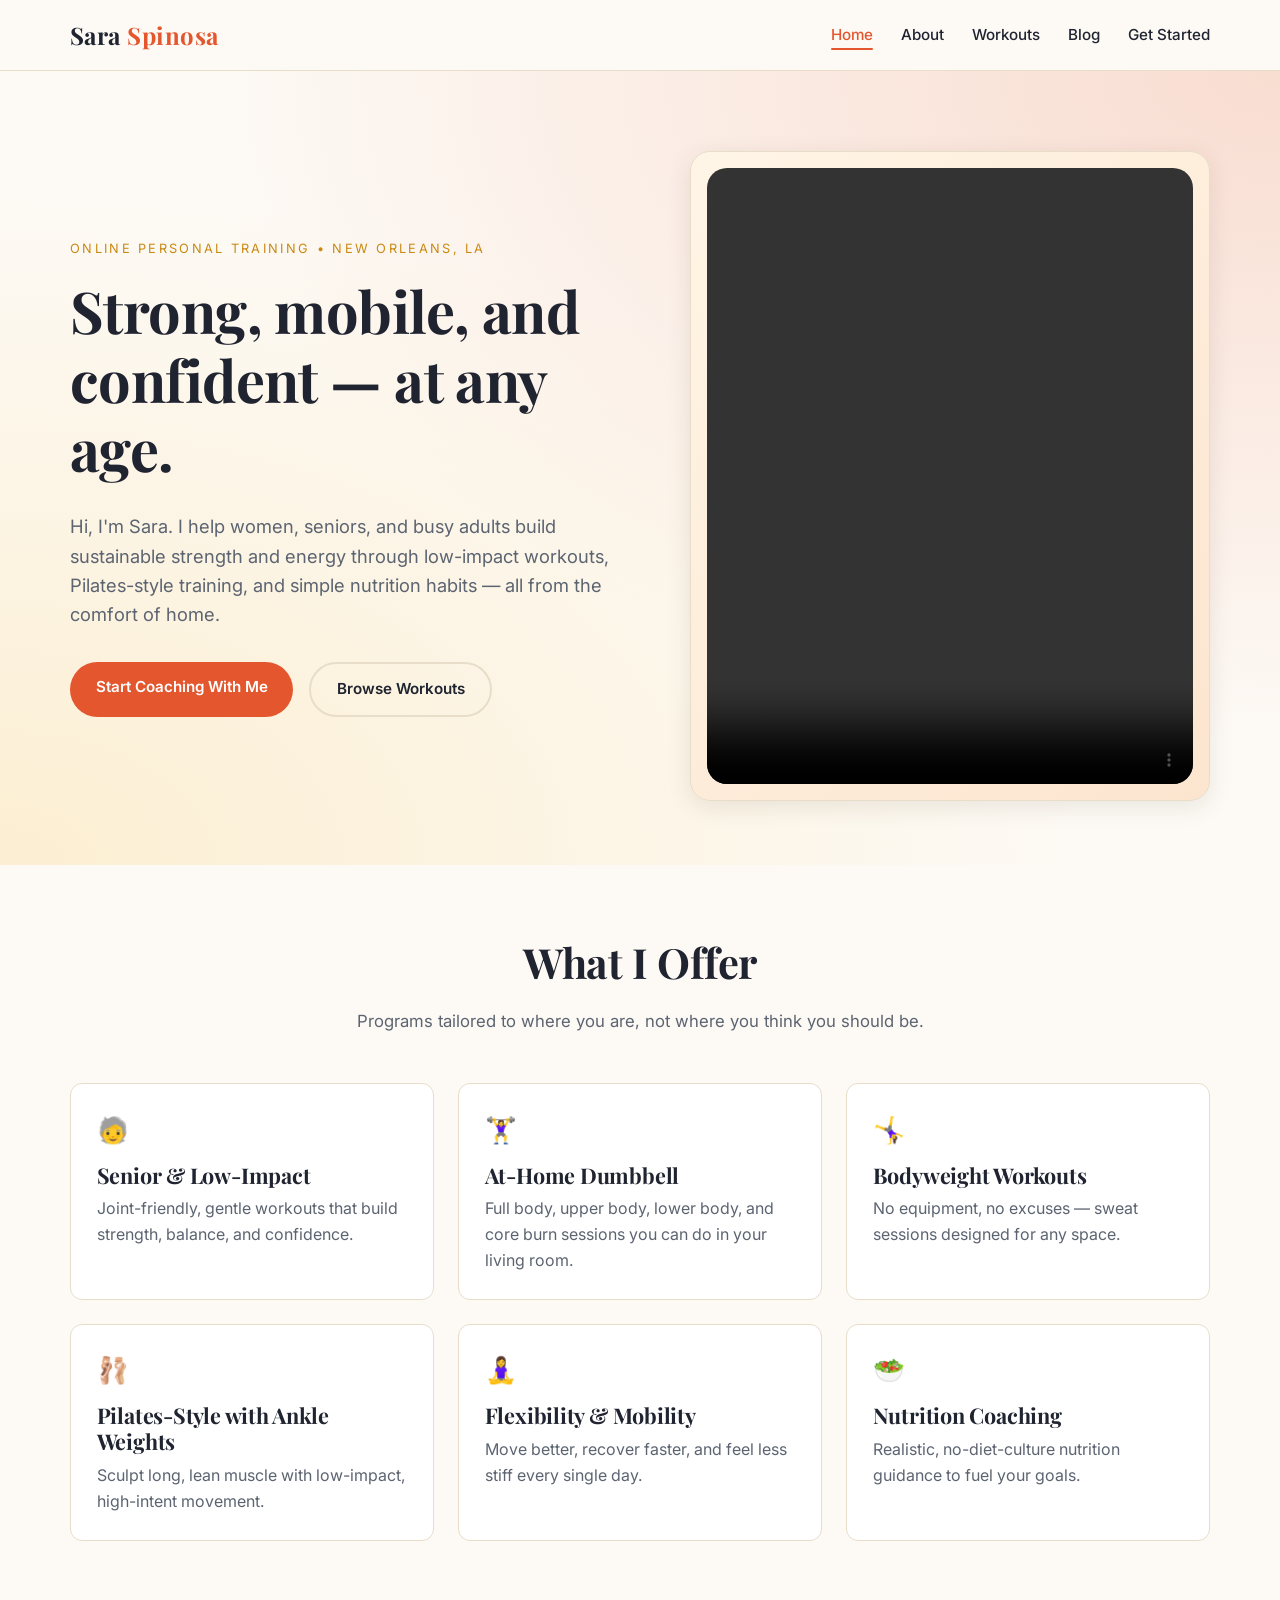
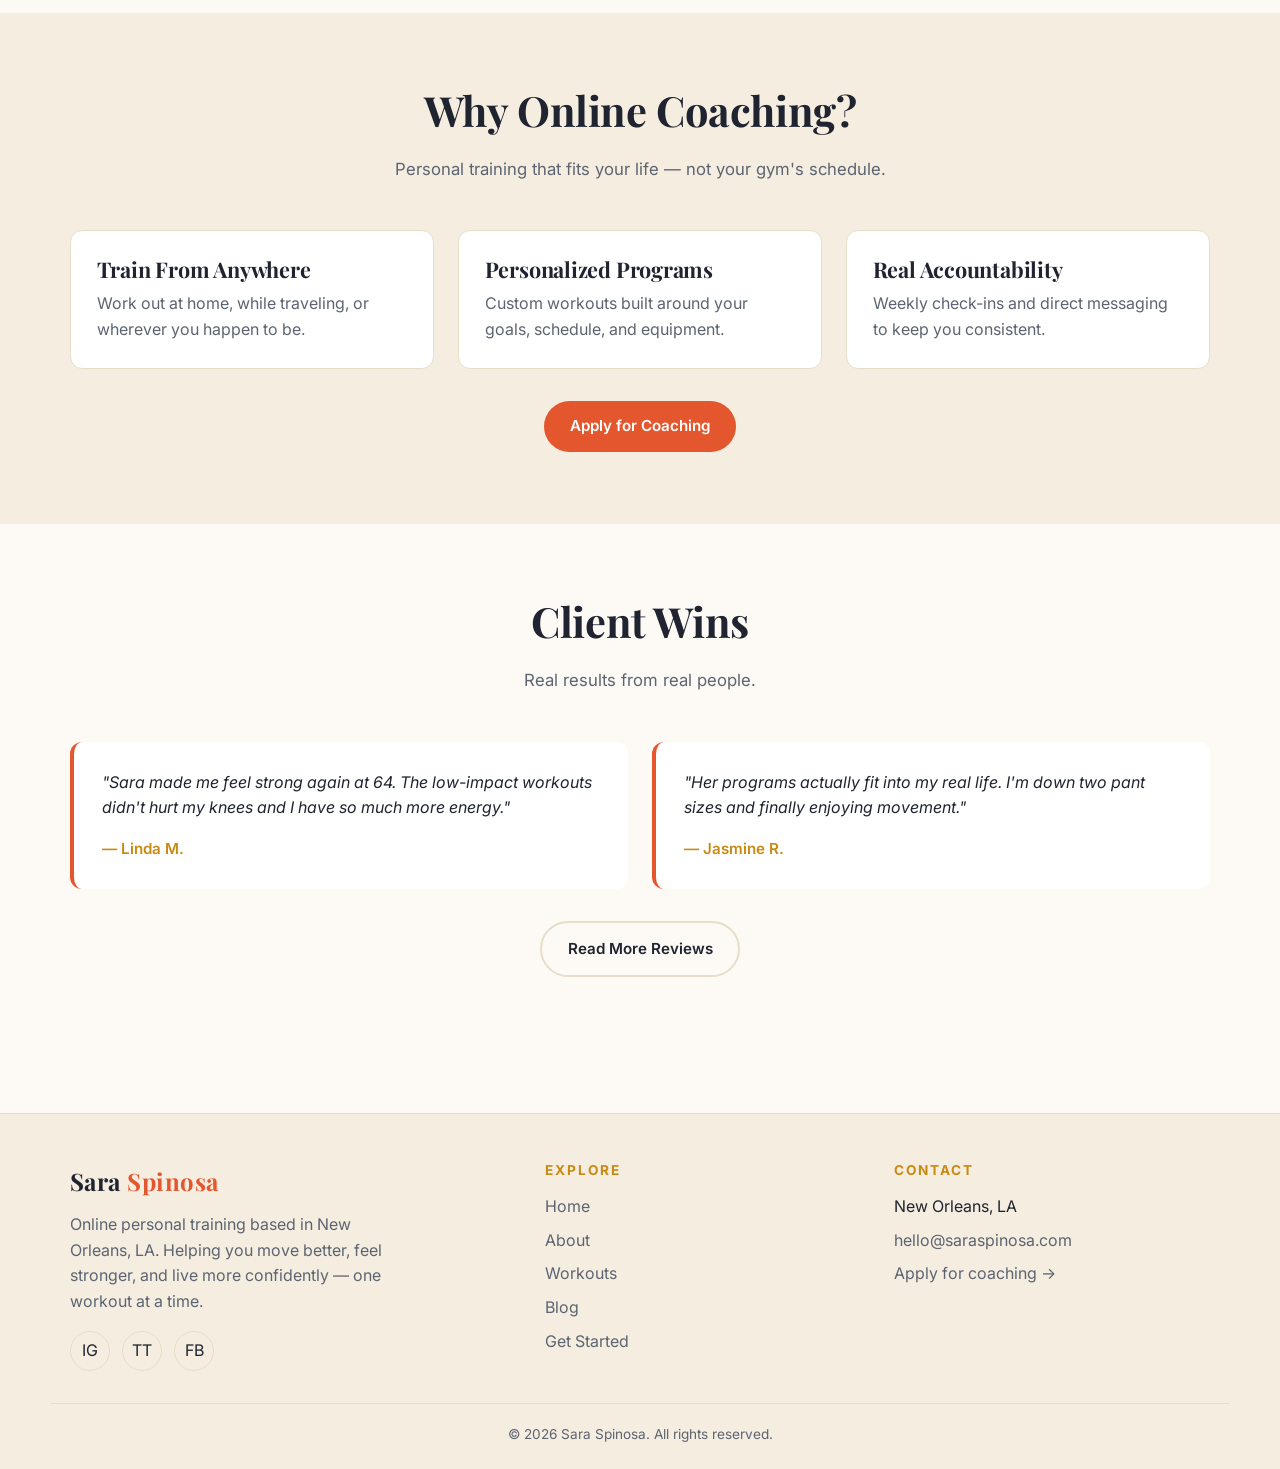
==== index.html @ 74369aaa "setup git" ====
<!DOCTYPE html>
<html lang="en">
<head>
  <meta charset="UTF-8" />
  <meta name="viewport" content="width=device-width, initial-scale=1.0" />
  <title>Sara Spinosa — Personal Trainer | New Orleans, LA</title>
  <meta name="description" content="Online personal training and wellness coaching with Sara Spinosa. Workouts for seniors, at-home dumbbell programs, Pilates-style routines, mobility, and nutrition." />
  <link rel="preconnect" href="https://fonts.googleapis.com" />
  <link rel="preconnect" href="https://fonts.gstatic.com" crossorigin />
  <link href="https://fonts.googleapis.com/css2?family=Inter:wght@400;500;600;700&family=Playfair+Display:wght@600;700&display=swap" rel="stylesheet" />
  <link rel="stylesheet" href="css/styles.css" />
</head>
<body>
  <!-- Navbar -->
  <header class="navbar">
    <div class="nav-inner">
      <a href="index.html" class="brand">Sara <span>Spinosa</span></a>
      <button class="nav-toggle" aria-label="Toggle menu">☰</button>
      <ul class="nav-links">
        <li><a href="index.html">Home</a></li>
        <li><a href="about.html">About</a></li>
        <li><a href="workouts.html">Workouts</a></li>
        <li><a href="blog.html">Blog</a></li>
        <li><a href="contact.html">Get Started</a></li>
      </ul>
    </div>
  </header>

  <!-- Hero -->
  <section class="hero">
    <div class="container hero-grid">
      <div>
        <span class="hero-eyebrow">Online Personal Training • New Orleans, LA</span>
        <h1>Strong, mobile, and confident — at any age.</h1>
        <p class="lead">
          Hi, I'm Sara. I help women, seniors, and busy adults build sustainable
          strength and energy through low-impact workouts, Pilates-style training,
          and simple nutrition habits — all from the comfort of home.
        </p>
        <div class="hero-cta">
          <a href="contact.html" class="btn btn-primary">Start Coaching With Me</a>
          <a href="workouts.html" class="btn btn-outline">Browse Workouts</a>
        </div>
      </div>
      <div class="hero-media" aria-label="Introduction video placeholder">
        <!-- Replace src with your real intro video file or YouTube/Vimeo embed -->
        <video controls poster="" style="width:100%;height:100%;object-fit:cover;border-radius:inherit;">
          <source src="assets/intro-video.mp4" type="video/mp4" />
          Your introduction video will appear here. Drop a file at
          <strong>assets/intro-video.mp4</strong>.
        </video>
      </div>
    </div>
  </section>

  <!-- What I Offer -->
  <section class="section">
    <div class="container">
      <div class="section-header">
        <h2>What I Offer</h2>
        <p>Programs tailored to where you are, not where you think you should be.</p>
      </div>
      <div class="grid cols-3">
        <div class="card">
          <div class="icon">🧓</div>
          <h3>Senior &amp; Low-Impact</h3>
          <p>Joint-friendly, gentle workouts that build strength, balance, and confidence.</p>
        </div>
        <div class="card">
          <div class="icon">🏋️‍♀️</div>
          <h3>At-Home Dumbbell</h3>
          <p>Full body, upper body, lower body, and core burn sessions you can do in your living room.</p>
        </div>
        <div class="card">
          <div class="icon">🤸‍♀️</div>
          <h3>Bodyweight Workouts</h3>
          <p>No equipment, no excuses — sweat sessions designed for any space.</p>
        </div>
        <div class="card">
          <div class="icon">🩰</div>
          <h3>Pilates-Style with Ankle Weights</h3>
          <p>Sculpt long, lean muscle with low-impact, high-intent movement.</p>
        </div>
        <div class="card">
          <div class="icon">🧘‍♀️</div>
          <h3>Flexibility &amp; Mobility</h3>
          <p>Move better, recover faster, and feel less stiff every single day.</p>
        </div>
        <div class="card">
          <div class="icon">🥗</div>
          <h3>Nutrition Coaching</h3>
          <p>Realistic, no-diet-culture nutrition guidance to fuel your goals.</p>
        </div>
      </div>
    </div>
  </section>

  <!-- Why Online Coaching -->
  <section class="section alt">
    <div class="container">
      <div class="section-header">
        <h2>Why Online Coaching?</h2>
        <p>Personal training that fits your life — not your gym's schedule.</p>
      </div>
      <div class="grid cols-3">
        <div class="card">
          <h3>Train From Anywhere</h3>
          <p>Work out at home, while traveling, or wherever you happen to be.</p>
        </div>
        <div class="card">
          <h3>Personalized Programs</h3>
          <p>Custom workouts built around your goals, schedule, and equipment.</p>
        </div>
        <div class="card">
          <h3>Real Accountability</h3>
          <p>Weekly check-ins and direct messaging to keep you consistent.</p>
        </div>
      </div>
      <div class="text-center mt-2">
        <a href="contact.html" class="btn btn-primary">Apply for Coaching</a>
      </div>
    </div>
  </section>

  <!-- Testimonials preview -->
  <section class="section">
    <div class="container">
      <div class="section-header">
        <h2>Client Wins</h2>
        <p>Real results from real people.</p>
      </div>
      <div class="grid cols-2">
        <div class="testimonial">
          <p>"Sara made me feel strong again at 64. The low-impact workouts didn't hurt my knees and I have so much more energy."</p>
          <div class="who">— Linda M.</div>
        </div>
        <div class="testimonial">
          <p>"Her programs actually fit into my real life. I'm down two pant sizes and finally enjoying movement."</p>
          <div class="who">— Jasmine R.</div>
        </div>
      </div>
      <div class="text-center mt-2">
        <a href="about.html" class="btn btn-outline">Read More Reviews</a>
      </div>
    </div>
  </section>

  <!-- Footer -->
  <footer class="footer">
    <div class="container footer-grid">
      <div>
        <div class="brand">Sara <span style="color:var(--color-primary);">Spinosa</span></div>
        <p style="color:var(--color-muted); margin-top:0.75rem; max-width:340px;">
          Online personal training based in New Orleans, LA. Helping you move better,
          feel stronger, and live more confidently — one workout at a time.
        </p>
        <div class="socials">
          <a href="https://instagram.com" target="_blank" rel="noopener" aria-label="Instagram">IG</a>
          <a href="https://tiktok.com" target="_blank" rel="noopener" aria-label="TikTok">TT</a>
          <a href="https://facebook.com" target="_blank" rel="noopener" aria-label="Facebook">FB</a>
        </div>
      </div>
      <div>
        <h4>Explore</h4>
        <ul>
          <li><a href="index.html">Home</a></li>
          <li><a href="about.html">About</a></li>
          <li><a href="workouts.html">Workouts</a></li>
          <li><a href="blog.html">Blog</a></li>
          <li><a href="contact.html">Get Started</a></li>
        </ul>
      </div>
      <div>
        <h4>Contact</h4>
        <ul>
          <li>New Orleans, LA</li>
          <li><a href="mailto:hello@saraspinosa.com">hello@saraspinosa.com</a></li>
          <li><a href="contact.html">Apply for coaching →</a></li>
        </ul>
      </div>
    </div>
    <div class="footer-bottom container">
      © <span id="year"></span> Sara Spinosa. All rights reserved.
    </div>
  </footer>

  <script src="js/main.js"></script>
</body>
</html>
---- css/styles.css ----
/* =============================
   Sara Spinosa — Personal Trainer
   Global Stylesheet
   ============================= */

:root {
  --color-bg: #fdfaf5;          /* warm off-white */
  --color-bg-alt: #f5ede0;      /* soft cream */
  --color-surface: #ffffff;
  --color-text: #1f2430;        /* deep charcoal */
  --color-muted: #5c6471;
  --color-primary: #e4572e;     /* warm coral / NOLA terracotta */
  --color-primary-dark: #b8421f;
  --color-accent: #c98a13;      /* deeper gold for contrast on light bg */
  --color-border: #e8ddc9;
  --shadow-md: 0 6px 24px rgba(60, 40, 20, 0.10);
  --radius-sm: 6px;
  --radius-md: 12px;
  --radius-lg: 20px;
  --max-width: 1180px;
  --font-display: "Playfair Display", "Georgia", serif;
  --font-body: "Inter", system-ui, -apple-system, "Segoe UI", Roboto, sans-serif;
}

* { box-sizing: border-box; }

html { scroll-behavior: smooth; }

body {
  margin: 0;
  font-family: var(--font-body);
  background: var(--color-bg);
  color: var(--color-text);
  line-height: 1.6;
  -webkit-font-smoothing: antialiased;
}

img { max-width: 100%; display: block; }

a {
  color: var(--color-accent);
  text-decoration: none;
  transition: color 0.2s ease;
}
a:hover { color: var(--color-primary); }

h1, h2, h3, h4 {
  font-family: var(--font-display);
  font-weight: 700;
  line-height: 1.2;
  margin: 0 0 0.5em;
  letter-spacing: -0.01em;
}
h1 { font-size: clamp(2.2rem, 5vw, 3.6rem); }
h2 { font-size: clamp(1.8rem, 3.5vw, 2.6rem); }
h3 { font-size: 1.35rem; }

p { margin: 0 0 1em; }

.container {
  max-width: var(--max-width);
  margin: 0 auto;
  padding: 0 1.25rem;
}

/* ---------- Navbar ---------- */
.navbar {
  position: sticky;
  top: 0;
  z-index: 50;
  background: rgba(253, 250, 245, 0.92);
  backdrop-filter: blur(10px);
  border-bottom: 1px solid var(--color-border);
}
.nav-inner {
  max-width: var(--max-width);
  margin: 0 auto;
  padding: 1rem 1.25rem;
  display: flex;
  align-items: center;
  justify-content: space-between;
}
.brand {
  font-family: var(--font-display);
  font-size: 1.5rem;
  color: var(--color-text);
  font-weight: 700;
  letter-spacing: 0.02em;
}
.brand span { color: var(--color-primary); }

.nav-links {
  display: flex;
  gap: 1.75rem;
  list-style: none;
  margin: 0;
  padding: 0;
}
.nav-links a {
  color: var(--color-text);
  font-weight: 500;
  font-size: 0.95rem;
  position: relative;
}
.nav-links a.active,
.nav-links a:hover { color: var(--color-primary); }
.nav-links a.active::after {
  content: "";
  position: absolute;
  left: 0; right: 0; bottom: -6px;
  height: 2px;
  background: var(--color-primary);
  border-radius: 2px;
}

.nav-toggle {
  display: none;
  background: none;
  border: 0;
  color: var(--color-text);
  font-size: 1.5rem;
  cursor: pointer;
}

@media (max-width: 760px) {
  .nav-toggle { display: block; }
  .nav-links {
    position: absolute;
    top: 100%;
    left: 0; right: 0;
    flex-direction: column;
    background: var(--color-bg-alt);
    padding: 1rem 1.25rem;
    gap: 1rem;
    border-bottom: 1px solid var(--color-border);
    display: none;
  }
  .nav-links.open { display: flex; }
}

/* ---------- Buttons ---------- */
.btn {
  display: inline-block;
  padding: 0.85rem 1.6rem;
  border-radius: 999px;
  font-weight: 600;
  font-size: 0.95rem;
  cursor: pointer;
  border: 0;
  transition: transform 0.15s ease, background 0.2s ease, color 0.2s ease;
}
.btn-primary {
  background: var(--color-primary);
  color: #fff;
}
.btn-primary:hover {
  background: var(--color-primary-dark);
  color: #fff;
  transform: translateY(-1px);
}
.btn-outline {
  background: transparent;
  color: var(--color-text);
  border: 2px solid var(--color-border);
}
.btn-outline:hover {
  border-color: var(--color-primary);
  color: var(--color-primary);
}

/* ---------- Hero ---------- */
.hero {
  position: relative;
  padding: 5rem 0 4rem;
  background:
    radial-gradient(ellipse at top right, rgba(228, 87, 46, 0.18), transparent 60%),
    radial-gradient(ellipse at bottom left, rgba(246, 196, 83, 0.22), transparent 60%),
    var(--color-bg);
  overflow: hidden;
}
.hero-grid {
  display: grid;
  grid-template-columns: 1.1fr 1fr;
  gap: 3rem;
  align-items: center;
}
.hero-eyebrow {
  display: inline-block;
  text-transform: uppercase;
  letter-spacing: 0.18em;
  font-size: 0.8rem;
  color: var(--color-accent);
  margin-bottom: 1rem;
}
.hero p.lead {
  font-size: 1.15rem;
  color: var(--color-muted);
  max-width: 540px;
  margin-bottom: 2rem;
}
.hero-cta { display: flex; gap: 1rem; flex-wrap: wrap; }

.hero-media {
  aspect-ratio: 4 / 5;
  background: linear-gradient(135deg, #fff5e6, #fce5cf);
  border-radius: var(--radius-lg);
  border: 1px solid var(--color-border);
  display: flex;
  align-items: center;
  justify-content: center;
  color: var(--color-muted);
  font-size: 0.9rem;
  text-align: center;
  padding: 1rem;
  box-shadow: var(--shadow-md);
}

@media (max-width: 820px) {
  .hero-grid { grid-template-columns: 1fr; }
  .hero-media { aspect-ratio: 16 / 10; }
}

/* ---------- Sections ---------- */
section.section {
  padding: 4.5rem 0;
}
section.section.alt { background: var(--color-bg-alt); }

.section-header {
  text-align: center;
  max-width: 720px;
  margin: 0 auto 3rem;
}
.section-header p {
  color: var(--color-muted);
  font-size: 1.05rem;
}

/* ---------- Cards / Grid ---------- */
.grid {
  display: grid;
  gap: 1.5rem;
}
.grid.cols-3 { grid-template-columns: repeat(3, 1fr); }
.grid.cols-2 { grid-template-columns: repeat(2, 1fr); }

@media (max-width: 880px) {
  .grid.cols-3 { grid-template-columns: 1fr 1fr; }
}
@media (max-width: 580px) {
  .grid.cols-3, .grid.cols-2 { grid-template-columns: 1fr; }
}

.card {
  background: var(--color-surface);
  border: 1px solid var(--color-border);
  border-radius: var(--radius-md);
  padding: 1.6rem;
  transition: transform 0.2s ease, border-color 0.2s ease;
}
.card:hover {
  transform: translateY(-3px);
  border-color: var(--color-primary);
}
.card .icon {
  font-size: 1.6rem;
  margin-bottom: 0.75rem;
}
.card h3 { margin-bottom: 0.5rem; }
.card p { color: var(--color-muted); margin: 0; }

/* ---------- Video grid ---------- */
.video-card {
  background: var(--color-surface);
  border: 1px solid var(--color-border);
  border-radius: var(--radius-md);
  overflow: hidden;
  display: flex;
  flex-direction: column;
}
.video-thumb {
  aspect-ratio: 16 / 9;
  background: linear-gradient(135deg, #fce5cf, #f5d6b3);
  display: flex;
  align-items: center;
  justify-content: center;
  color: #6b5740;
  font-weight: 500;
  position: relative;
}
.video-thumb::after {
  content: "▶";
  position: absolute;
  width: 56px; height: 56px;
  border-radius: 50%;
  background: rgba(228, 87, 46, 0.9);
  color: #fff;
  display: flex;
  align-items: center;
  justify-content: center;
  font-size: 1.2rem;
  padding-left: 4px;
  box-shadow: 0 4px 12px rgba(0,0,0,0.4);
}
.video-card .body {
  padding: 1.1rem 1.25rem 1.4rem;
}
.video-card h4 {
  margin: 0 0 0.3rem;
  font-family: var(--font-body);
  font-size: 1.05rem;
}
.video-card p { color: var(--color-muted); margin: 0; font-size: 0.92rem; }

/* ---------- Testimonials ---------- */
.testimonial {
  background: var(--color-surface);
  border-radius: var(--radius-md);
  padding: 1.75rem;
  border-left: 4px solid var(--color-primary);
}
.testimonial p { font-style: italic; color: var(--color-text); }
.testimonial .who {
  margin-top: 1rem;
  color: var(--color-accent);
  font-weight: 600;
  font-style: normal;
  font-size: 0.95rem;
}

/* ---------- Form ---------- */
.form {
  background: var(--color-surface);
  padding: 2rem;
  border-radius: var(--radius-md);
  border: 1px solid var(--color-border);
}
.form .row {
  display: grid;
  grid-template-columns: 1fr 1fr;
  gap: 1rem;
}
@media (max-width: 580px) { .form .row { grid-template-columns: 1fr; } }

.field { margin-bottom: 1.1rem; }
.field label {
  display: block;
  font-size: 0.9rem;
  margin-bottom: 0.4rem;
  color: var(--color-muted);
  font-weight: 500;
}
.field input,
.field select,
.field textarea {
  width: 100%;
  padding: 0.75rem 0.9rem;
  background: #fffaf2;
  border: 1px solid var(--color-border);
  border-radius: var(--radius-sm);
  color: var(--color-text);
  font-family: inherit;
  font-size: 1rem;
  transition: border-color 0.2s ease;
}
.field textarea { min-height: 120px; resize: vertical; }
.field input:focus,
.field select:focus,
.field textarea:focus {
  outline: none;
  border-color: var(--color-primary);
}
.checkbox-group {
  display: grid;
  grid-template-columns: repeat(2, 1fr);
  gap: 0.5rem;
}
.checkbox-group label {
  display: flex;
  align-items: center;
  gap: 0.5rem;
  font-size: 0.95rem;
  color: var(--color-text);
  font-weight: 400;
}
@media (max-width: 580px) { .checkbox-group { grid-template-columns: 1fr; } }

.form-success {
  display: none;
  background: #e6f6e8;
  border: 1px solid #6db872;
  color: #1f5723;
  padding: 1rem;
  border-radius: var(--radius-sm);
  margin-bottom: 1rem;
}
.form-error {
  display: none;
  background: #fdecea;
  border: 1px solid #d8625b;
  color: #7a1f1a;
  padding: 1rem;
  border-radius: var(--radius-sm);
  margin-bottom: 1rem;
}
.form-error.show { display: block; }
.form-success.show { display: block; }

/* ---------- Blog list ---------- */
.blog-card {
  background: var(--color-surface);
  border: 1px solid var(--color-border);
  border-radius: var(--radius-md);
  padding: 1.75rem;
  display: flex;
  flex-direction: column;
  transition: border-color 0.2s ease, transform 0.2s ease;
}
.blog-card:hover { border-color: var(--color-primary); transform: translateY(-3px); }
.blog-card .meta {
  font-size: 0.8rem;
  text-transform: uppercase;
  letter-spacing: 0.12em;
  color: var(--color-accent);
  margin-bottom: 0.5rem;
}
.blog-card h3 a { color: var(--color-text); }
.blog-card h3 a:hover { color: var(--color-primary); }
.blog-card p { color: var(--color-muted); flex: 1; }
.blog-card .read-more { font-weight: 600; }

/* ---------- About page ---------- */
.about-grid {
  display: grid;
  grid-template-columns: 1fr 1.4fr;
  gap: 3rem;
  align-items: start;
}
@media (max-width: 820px) { .about-grid { grid-template-columns: 1fr; } }

.profile-image {
  aspect-ratio: 3 / 4;
  background: linear-gradient(135deg, var(--color-primary), var(--color-accent));
  border-radius: var(--radius-lg);
  display: flex;
  align-items: center;
  justify-content: center;
  color: #fff;
  font-family: var(--font-display);
  font-size: 4rem;
  box-shadow: var(--shadow-md);
}

.cred-list {
  list-style: none;
  padding: 0;
  margin: 0;
}
.cred-list li {
  padding: 0.85rem 0;
  border-bottom: 1px solid var(--color-border);
  display: flex;
  gap: 0.75rem;
}
.cred-list li::before {
  content: "✓";
  color: var(--color-primary);
  font-weight: 700;
}
.cred-list li:last-child { border-bottom: 0; }

/* ---------- Footer ---------- */
.footer {
  background: var(--color-bg-alt);
  border-top: 1px solid var(--color-border);
  padding: 3rem 0 1.5rem;
  margin-top: 4rem;
}
.footer-grid {
  display: grid;
  grid-template-columns: 1.4fr 1fr 1fr;
  gap: 2rem;
  margin-bottom: 2rem;
}
@media (max-width: 720px) { .footer-grid { grid-template-columns: 1fr; } }

.footer h4 {
  font-family: var(--font-body);
  font-size: 0.85rem;
  text-transform: uppercase;
  letter-spacing: 0.15em;
  color: var(--color-accent);
  margin-bottom: 1rem;
}
.footer ul { list-style: none; padding: 0; margin: 0; }
.footer ul li { margin-bottom: 0.5rem; }
.footer ul a { color: var(--color-muted); }
.footer ul a:hover { color: var(--color-primary); }

.socials { display: flex; gap: 0.75rem; margin-top: 1rem; }
.socials a {
  width: 40px; height: 40px;
  display: inline-flex;
  align-items: center;
  justify-content: center;
  border: 1px solid var(--color-border);
  border-radius: 50%;
  color: var(--color-text);
  font-size: 1rem;
  transition: all 0.2s ease;
}
.socials a {
  color: var(--color-text);
}
.socials a:hover {
  background: var(--color-primary);
  border-color: var(--color-primary);
  color: #fff;
}

.footer-bottom {
  border-top: 1px solid var(--color-border);
  padding-top: 1.25rem;
  text-align: center;
  color: var(--color-muted);
  font-size: 0.85rem;
}

/* ---------- Page hero (smaller) ---------- */
.page-hero {
  padding: 4rem 0 2.5rem;
  text-align: center;
  background:
    radial-gradient(ellipse at top, rgba(228, 87, 46, 0.18), transparent 60%),
    radial-gradient(ellipse at bottom, rgba(246, 196, 83, 0.18), transparent 70%),
    var(--color-bg);
}
.page-hero p {
  color: var(--color-muted);
  font-size: 1.1rem;
  max-width: 640px;
  margin: 0 auto;
}

/* ---------- Workout filter pills ---------- */
.pills {
  display: flex;
  flex-wrap: wrap;
  gap: 0.5rem;
  justify-content: center;
  margin-bottom: 2.5rem;
}
.pill {
  background: var(--color-surface);
  color: var(--color-text);
  border: 1px solid var(--color-border);
  padding: 0.55rem 1.1rem;
  border-radius: 999px;
  font-size: 0.9rem;
  font-weight: 500;
  cursor: pointer;
  transition: all 0.2s ease;
}
.pill:hover { border-color: var(--color-primary); }
.pill.active {
  background: var(--color-primary);
  border-color: var(--color-primary);
  color: #fff;
}

/* ---------- Utility ---------- */
.text-center { text-align: center; }
.mt-2 { margin-top: 2rem; }
.mb-0 { margin-bottom: 0; }
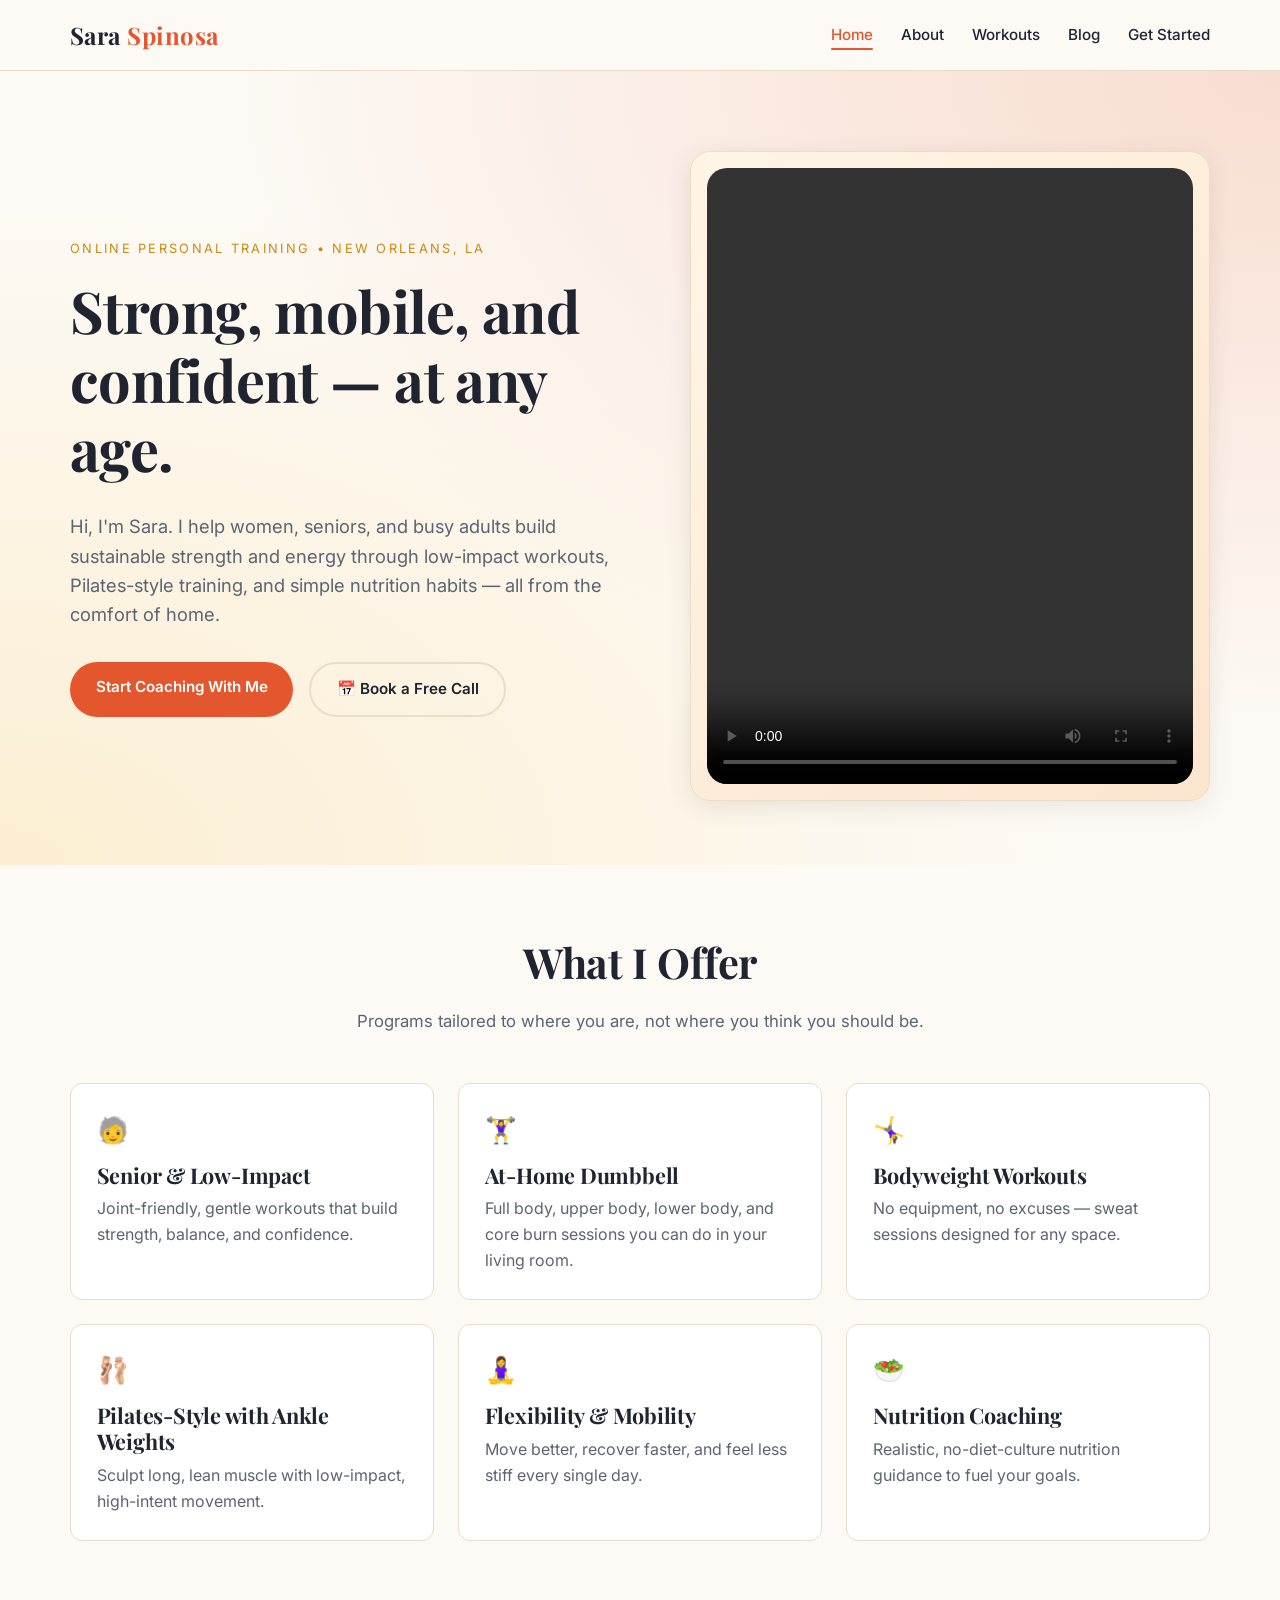
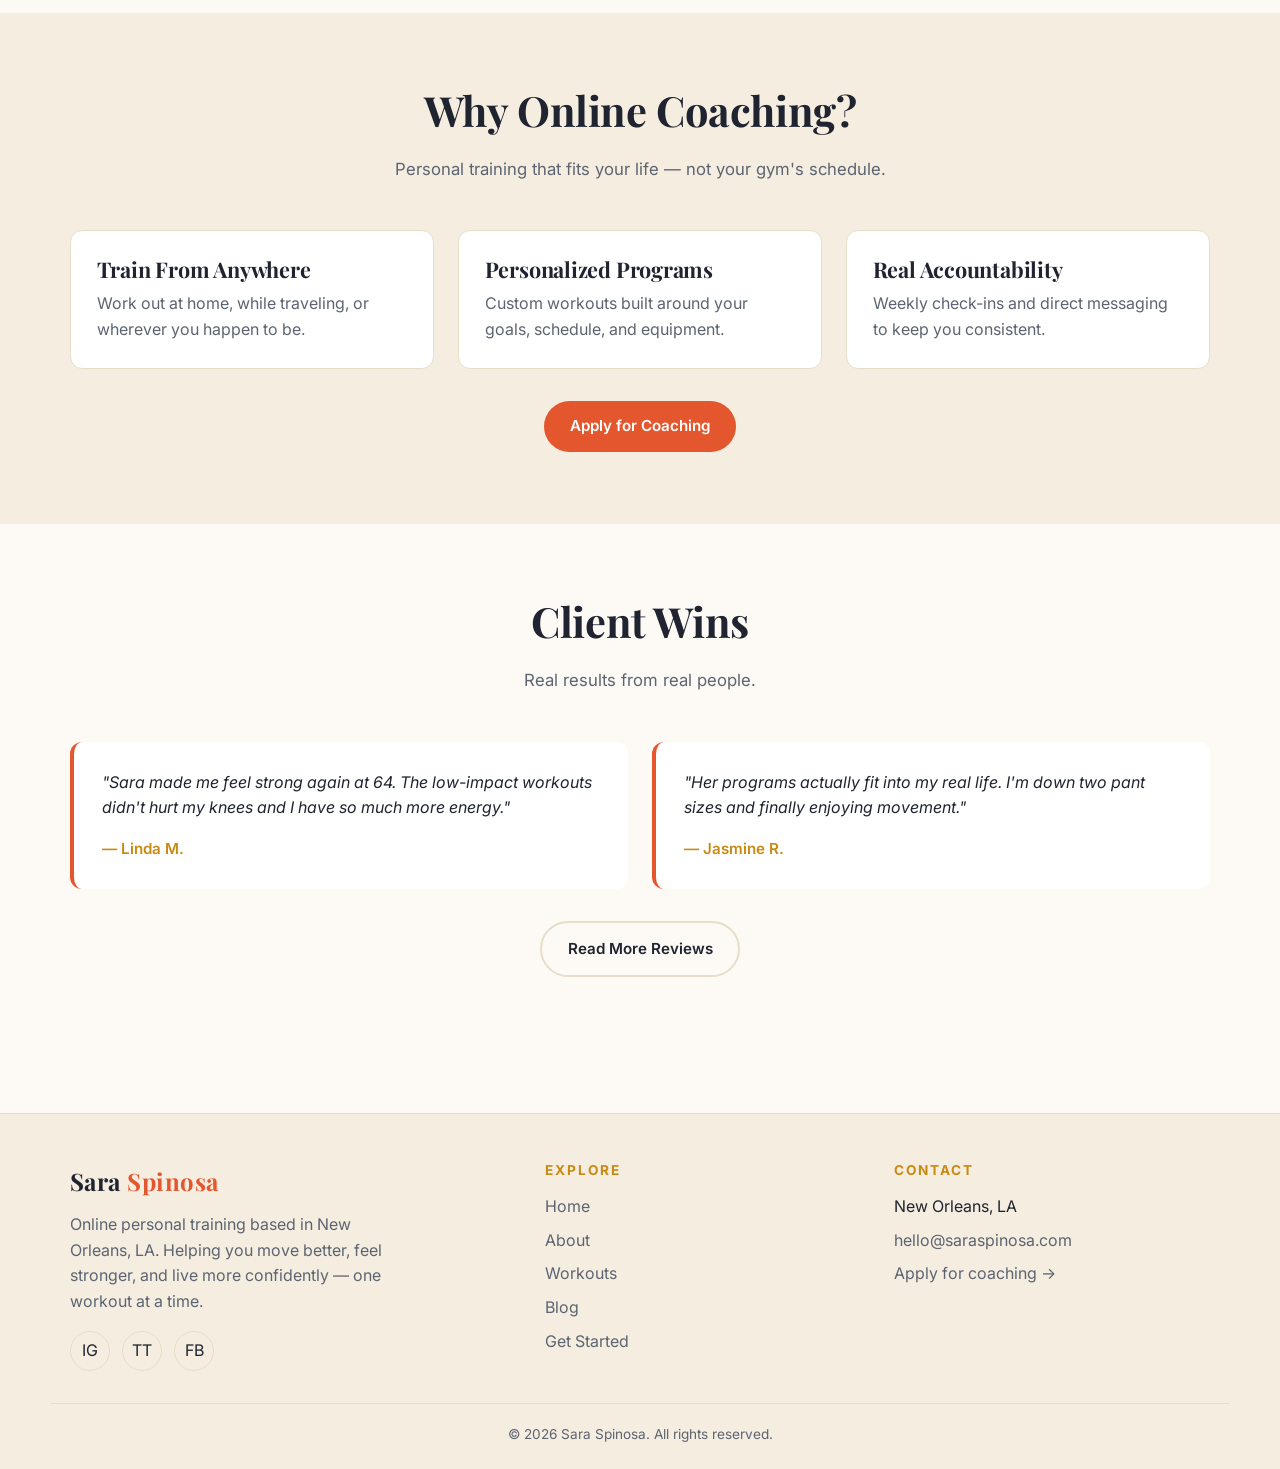
==== commit 043e3021: "added google calendar link for booking" ====
--- a/index.html
+++ b/index.html
@@ -39,7 +39,7 @@
         </p>
         <div class="hero-cta">
           <a href="contact.html" class="btn btn-primary">Start Coaching With Me</a>
-          <a href="workouts.html" class="btn btn-outline">Browse Workouts</a>
+          <a href="https://calendar.app.google/79umoL14DPMLam3EA" target="_blank" rel="noopener" class="btn btn-outline">📅 Book a Free Call</a>
         </div>
       </div>
       <div class="hero-media" aria-label="Introduction video placeholder">
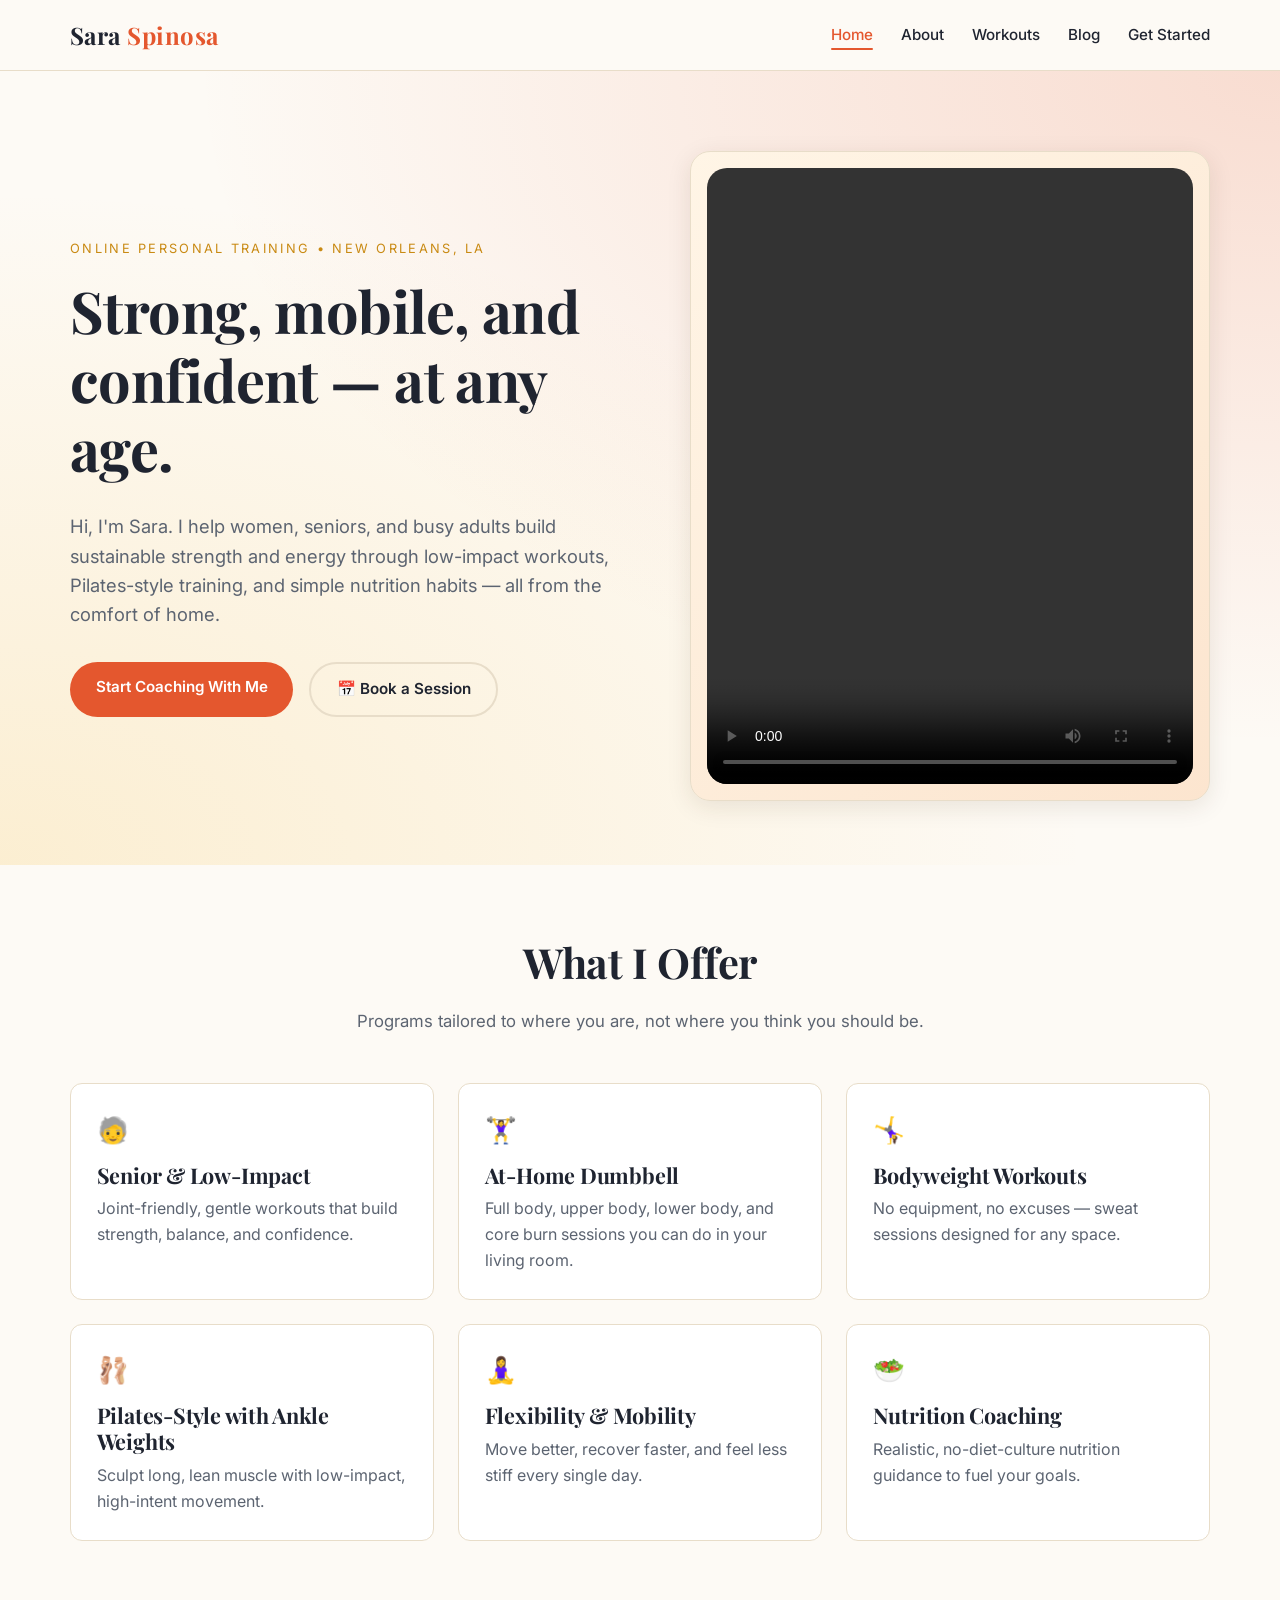
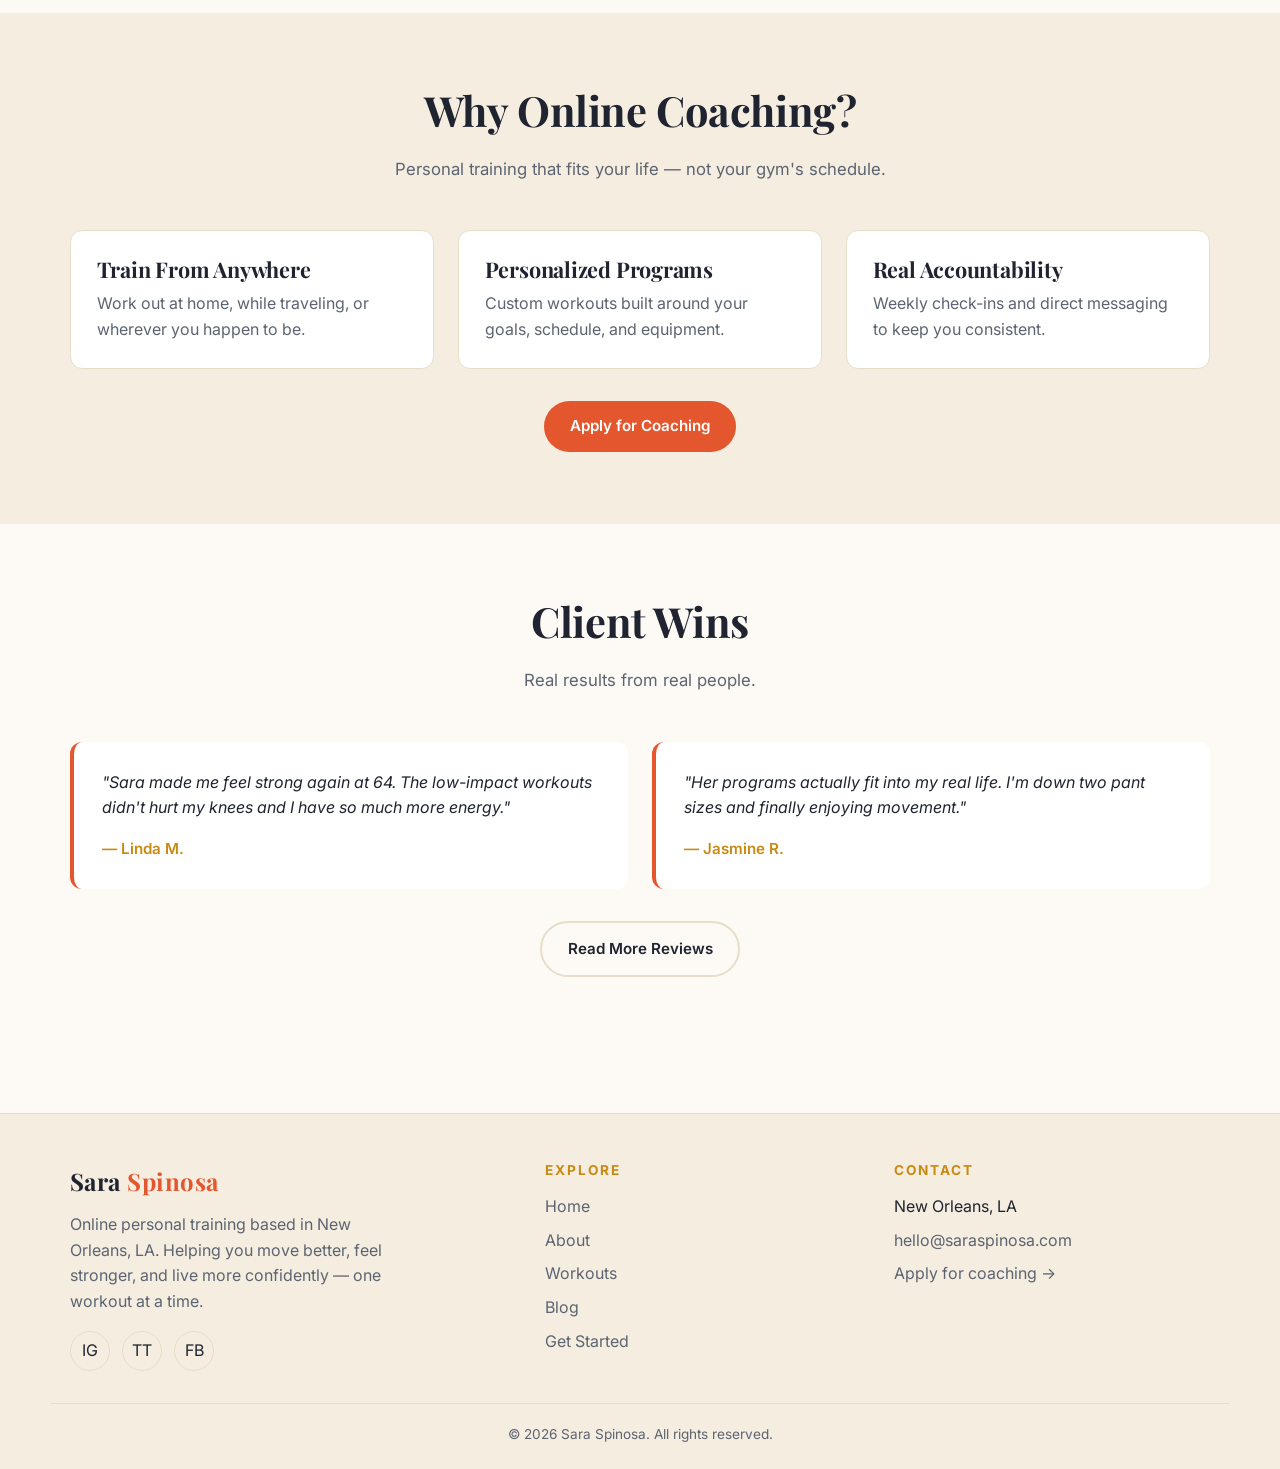
==== commit 162b207a: "1 hour session" ====
--- a/index.html
+++ b/index.html
@@ -39,7 +39,7 @@
         </p>
         <div class="hero-cta">
           <a href="contact.html" class="btn btn-primary">Start Coaching With Me</a>
-          <a href="https://calendar.app.google/79umoL14DPMLam3EA" target="_blank" rel="noopener" class="btn btn-outline">📅 Book a Free Call</a>
+          <a href="https://calendar.app.google/79umoL14DPMLam3EA" target="_blank" rel="noopener" class="btn btn-outline">📅 Book a Session</a>
         </div>
       </div>
       <div class="hero-media" aria-label="Introduction video placeholder">
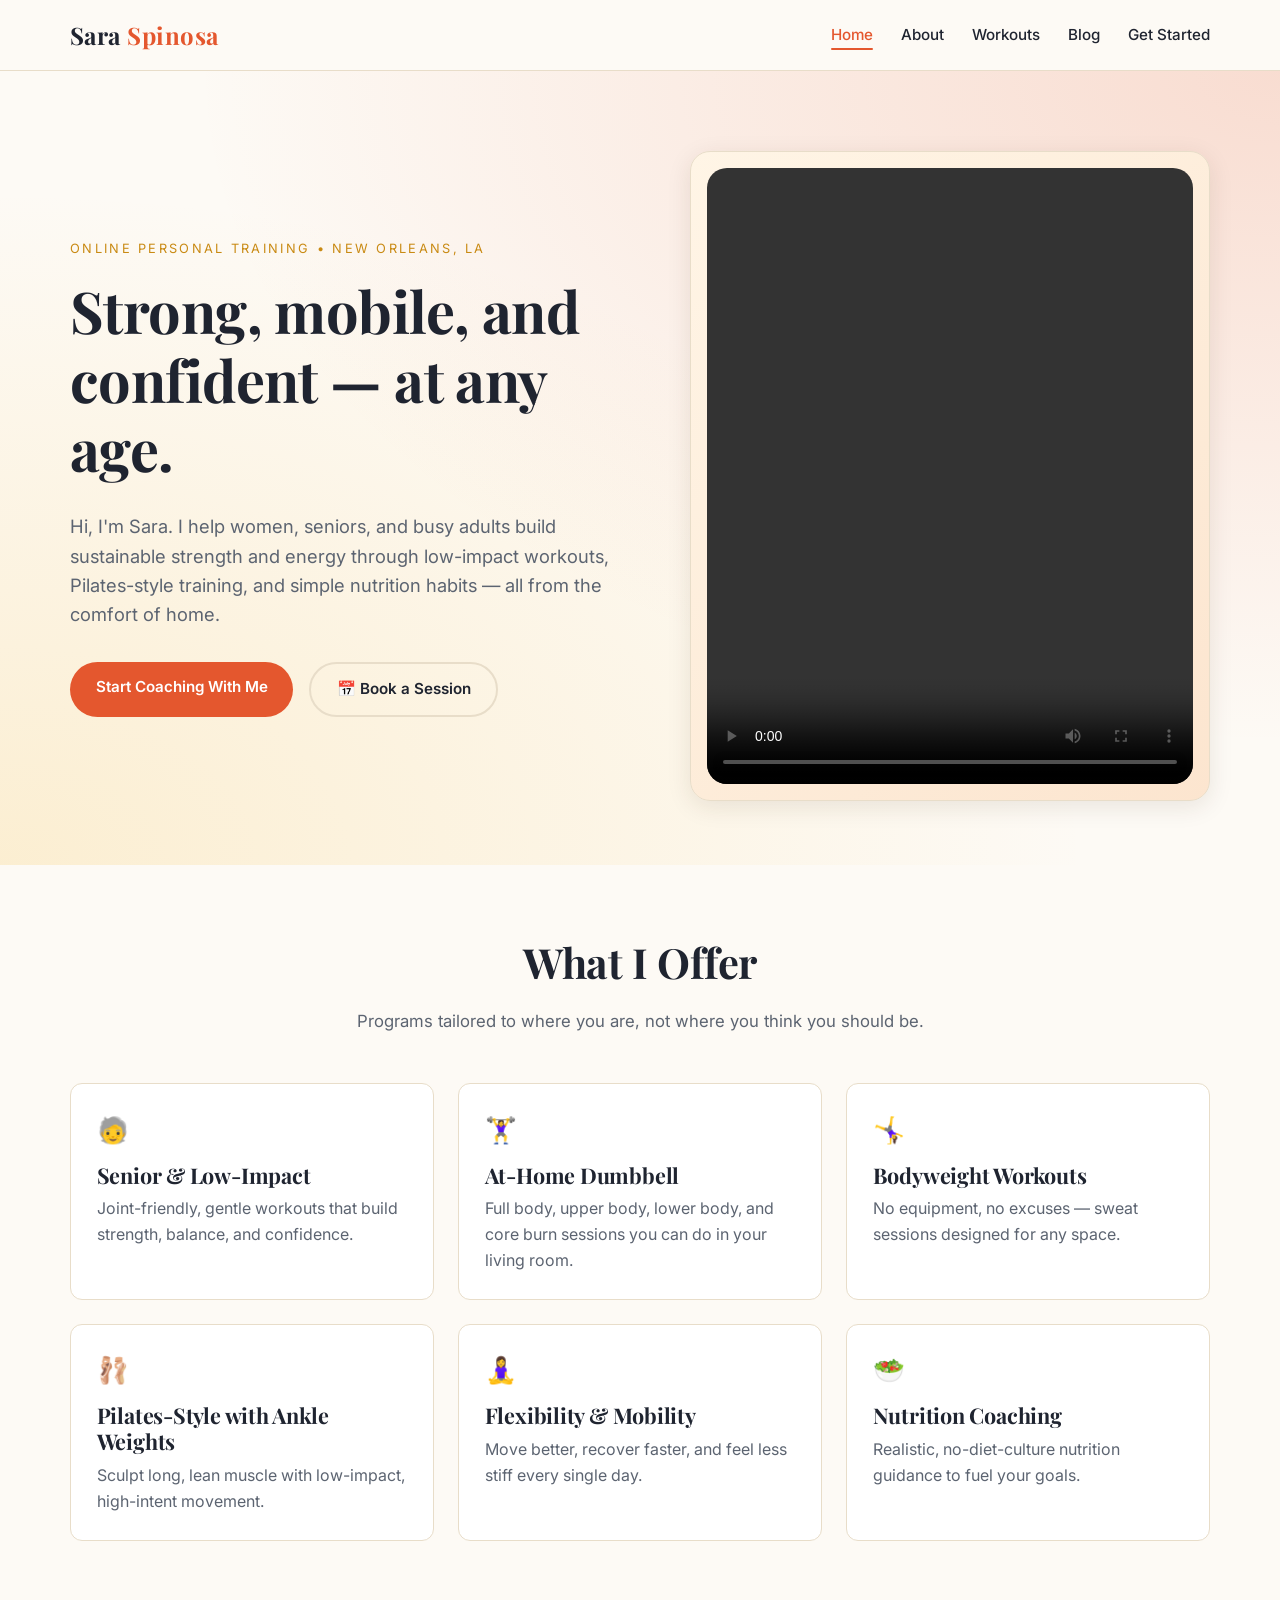
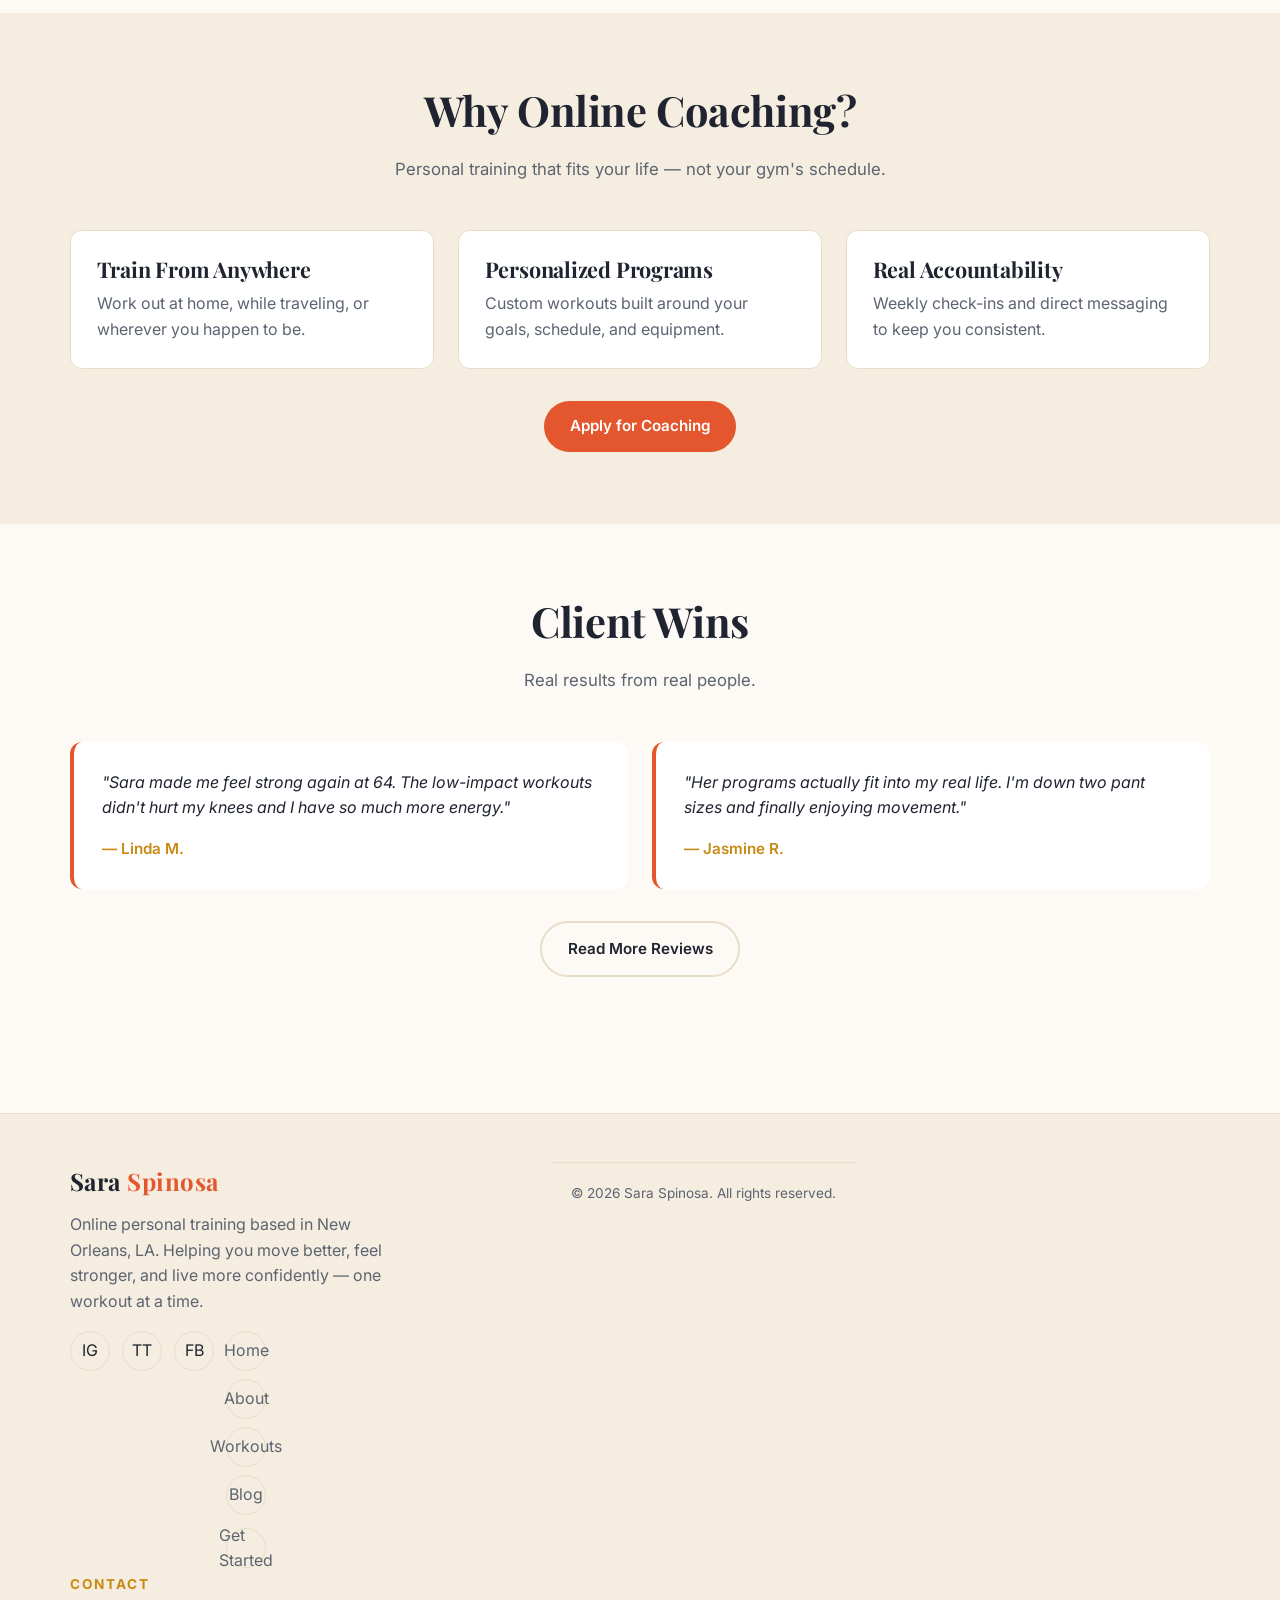
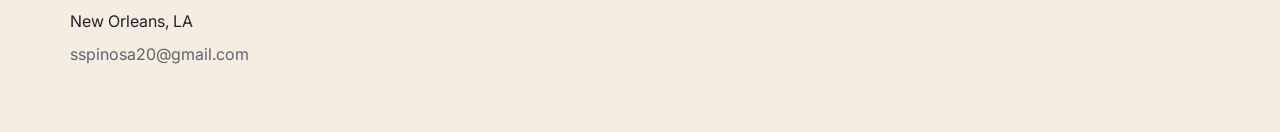
==== commit b17727bf: "Real testimonials, updated story/credentials, blog post, email and Instagram updates" ====
--- a/index.html
+++ b/index.html
@@ -9,6 +9,7 @@
   <link rel="preconnect" href="https://fonts.gstatic.com" crossorigin />
   <link href="https://fonts.googleapis.com/css2?family=Inter:wght@400;500;600;700&family=Playfair+Display:wght@600;700&display=swap" rel="stylesheet" />
   <link rel="stylesheet" href="css/styles.css" />
+  <link rel="icon" href="assets/IMG_2662.jpg" type="image/jpeg" />
 </head>
 <body>
   <!-- Navbar -->
@@ -44,10 +45,9 @@
       </div>
       <div class="hero-media" aria-label="Introduction video placeholder">
         <!-- Replace src with your real intro video file or YouTube/Vimeo embed -->
-        <video controls poster="" style="width:100%;height:100%;object-fit:cover;border-radius:inherit;">
-          <source src="assets/intro-video.mp4" type="video/mp4" />
-          Your introduction video will appear here. Drop a file at
-          <strong>assets/intro-video.mp4</strong>.
+        <video controls style="width:100%;height:100%;object-fit:cover;border-radius:inherit;" playsinline>
+          <source src="assets/IMG_1556.mp4" type="video/mp4" />
+          Your browser does not support this video format.
         </video>
       </div>
     </div>
@@ -155,13 +155,9 @@
           feel stronger, and live more confidently — one workout at a time.
         </p>
         <div class="socials">
-          <a href="https://instagram.com" target="_blank" rel="noopener" aria-label="Instagram">IG</a>
+          <a href="https://instagram.com/sara_liftsnola" target="_blank" rel="noopener" aria-label="Instagram">IG</a>
           <a href="https://tiktok.com" target="_blank" rel="noopener" aria-label="TikTok">TT</a>
           <a href="https://facebook.com" target="_blank" rel="noopener" aria-label="Facebook">FB</a>
-        </div>
-      </div>
-      <div>
-        <h4>Explore</h4>
         <ul>
           <li><a href="index.html">Home</a></li>
           <li><a href="about.html">About</a></li>
@@ -174,8 +170,7 @@
         <h4>Contact</h4>
         <ul>
           <li>New Orleans, LA</li>
-          <li><a href="mailto:hello@saraspinosa.com">hello@saraspinosa.com</a></li>
-          <li><a href="contact.html">Apply for coaching →</a></li>
+          <li><a href="mailto:sspinosa20@gmail.com">sspinosa20@gmail.com</a></li>
         </ul>
       </div>
     </div>
--- a/css/styles.css
+++ b/css/styles.css
@@ -440,15 +440,11 @@
 
 .profile-image {
   aspect-ratio: 3 / 4;
-  background: linear-gradient(135deg, var(--color-primary), var(--color-accent));
   border-radius: var(--radius-lg);
-  display: flex;
-  align-items: center;
-  justify-content: center;
-  color: #fff;
-  font-family: var(--font-display);
-  font-size: 4rem;
   box-shadow: var(--shadow-md);
+  width: 100%;
+  display: block;
+  object-fit: cover;
 }
 
 .cred-list {
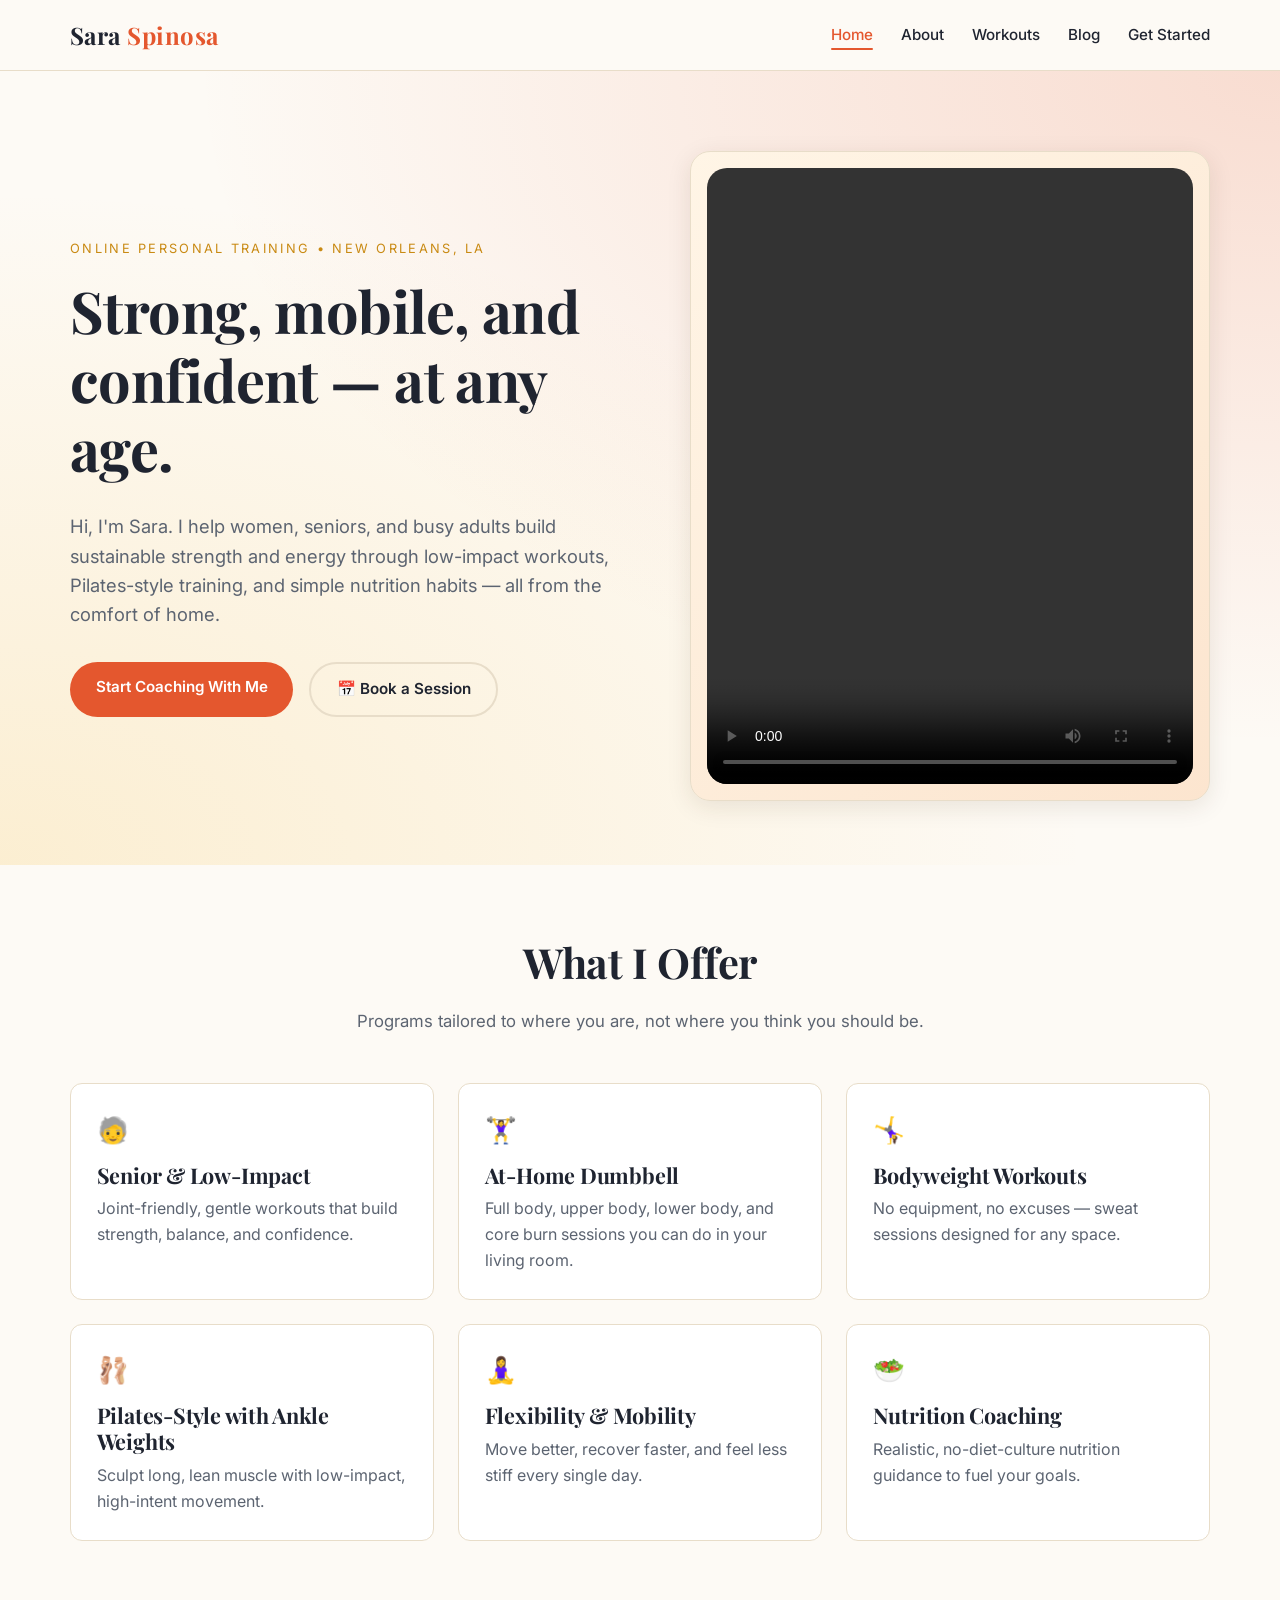
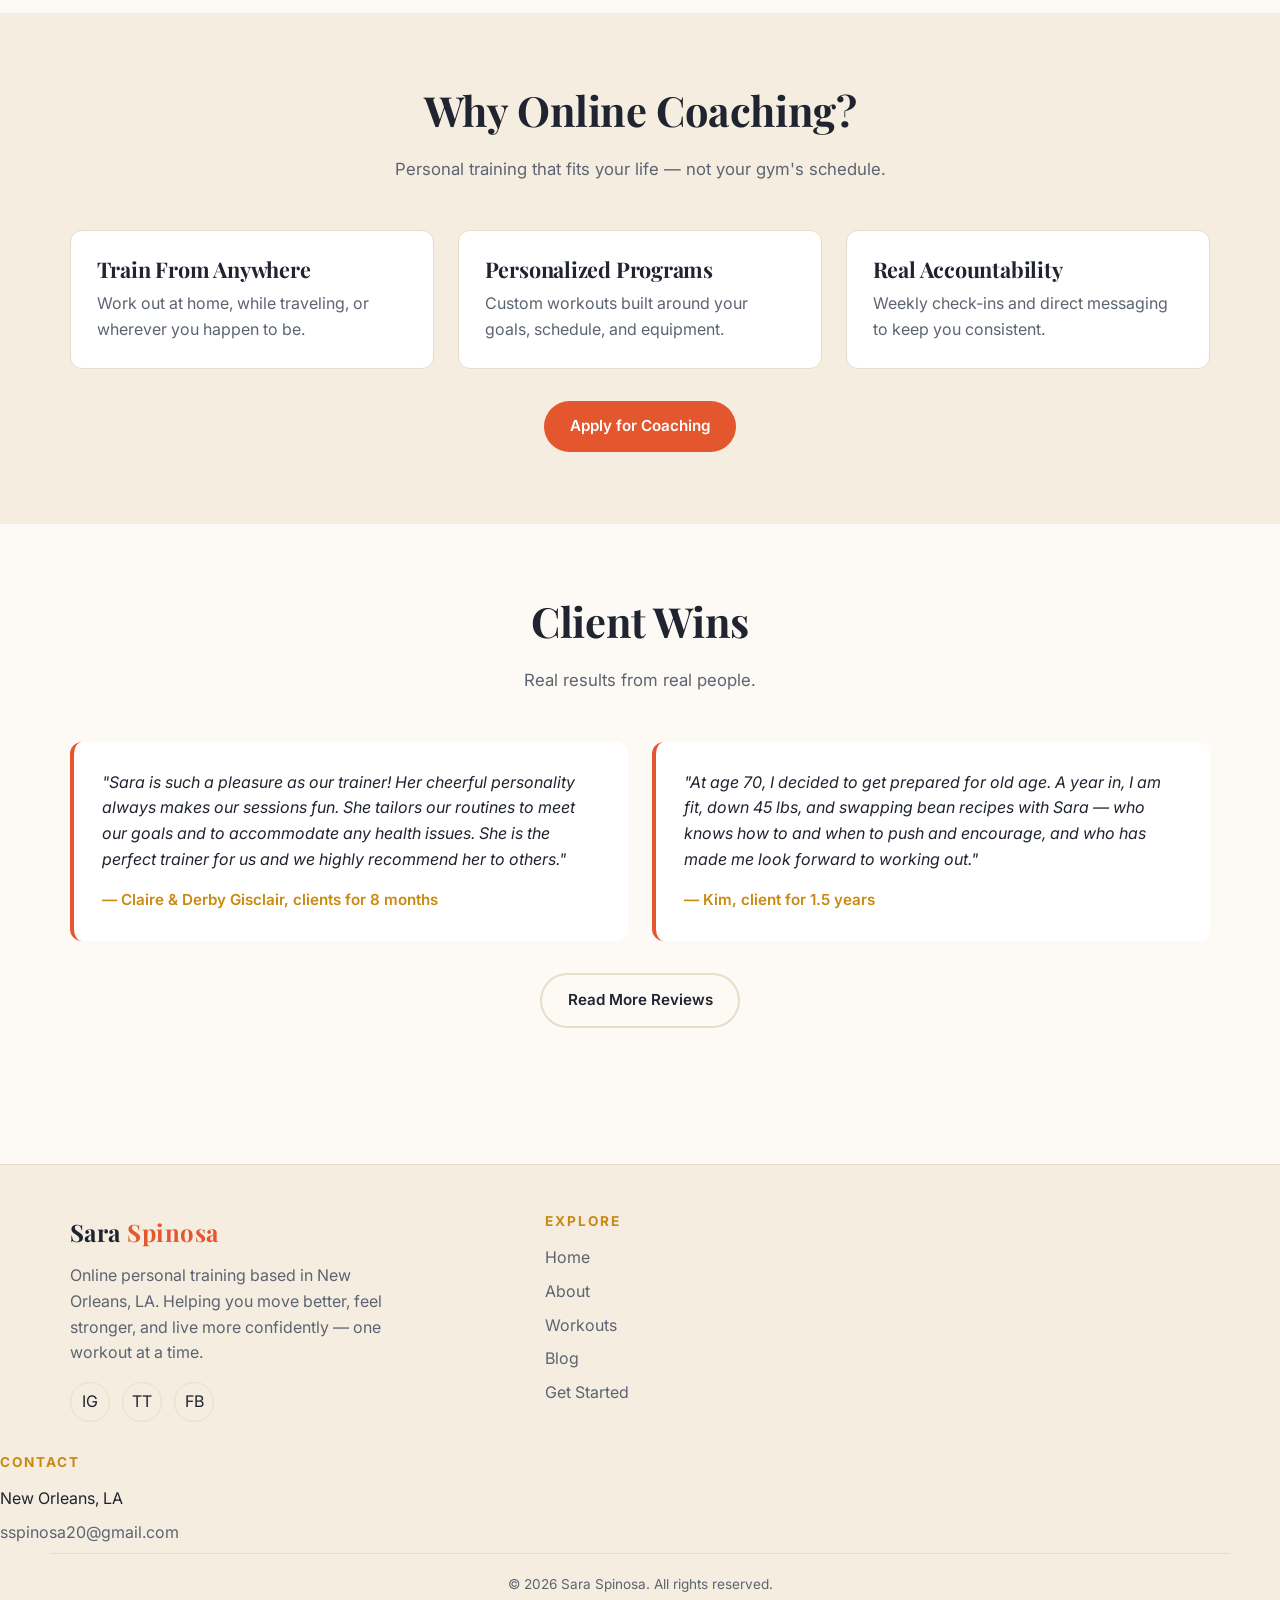
==== commit 51bf6adc: "Fix footer layout and replace fake testimonials with real ones" ====
--- a/index.html
+++ b/index.html
@@ -131,12 +131,12 @@
       </div>
       <div class="grid cols-2">
         <div class="testimonial">
-          <p>"Sara made me feel strong again at 64. The low-impact workouts didn't hurt my knees and I have so much more energy."</p>
-          <div class="who">— Linda M.</div>
+          <p>"Sara is such a pleasure as our trainer! Her cheerful personality always makes our sessions fun. She tailors our routines to meet our goals and to accommodate any health issues. She is the perfect trainer for us and we highly recommend her to others."</p>
+          <div class="who">— Claire &amp; Derby Gisclair, clients for 8 months</div>
         </div>
         <div class="testimonial">
-          <p>"Her programs actually fit into my real life. I'm down two pant sizes and finally enjoying movement."</p>
-          <div class="who">— Jasmine R.</div>
+          <p>"At age 70, I decided to get prepared for old age. A year in, I am fit, down 45 lbs, and swapping bean recipes with Sara — who knows how to and when to push and encourage, and who has made me look forward to working out."</p>
+          <div class="who">— Kim, client for 1.5 years</div>
         </div>
       </div>
       <div class="text-center mt-2">
@@ -158,6 +158,10 @@
           <a href="https://instagram.com/sara_liftsnola" target="_blank" rel="noopener" aria-label="Instagram">IG</a>
           <a href="https://tiktok.com" target="_blank" rel="noopener" aria-label="TikTok">TT</a>
           <a href="https://facebook.com" target="_blank" rel="noopener" aria-label="Facebook">FB</a>
+        </div>
+      </div>
+      <div>
+        <h4>Explore</h4>
         <ul>
           <li><a href="index.html">Home</a></li>
           <li><a href="about.html">About</a></li>
@@ -165,6 +169,7 @@
           <li><a href="blog.html">Blog</a></li>
           <li><a href="contact.html">Get Started</a></li>
         </ul>
+      </div>
       </div>
       <div>
         <h4>Contact</h4>
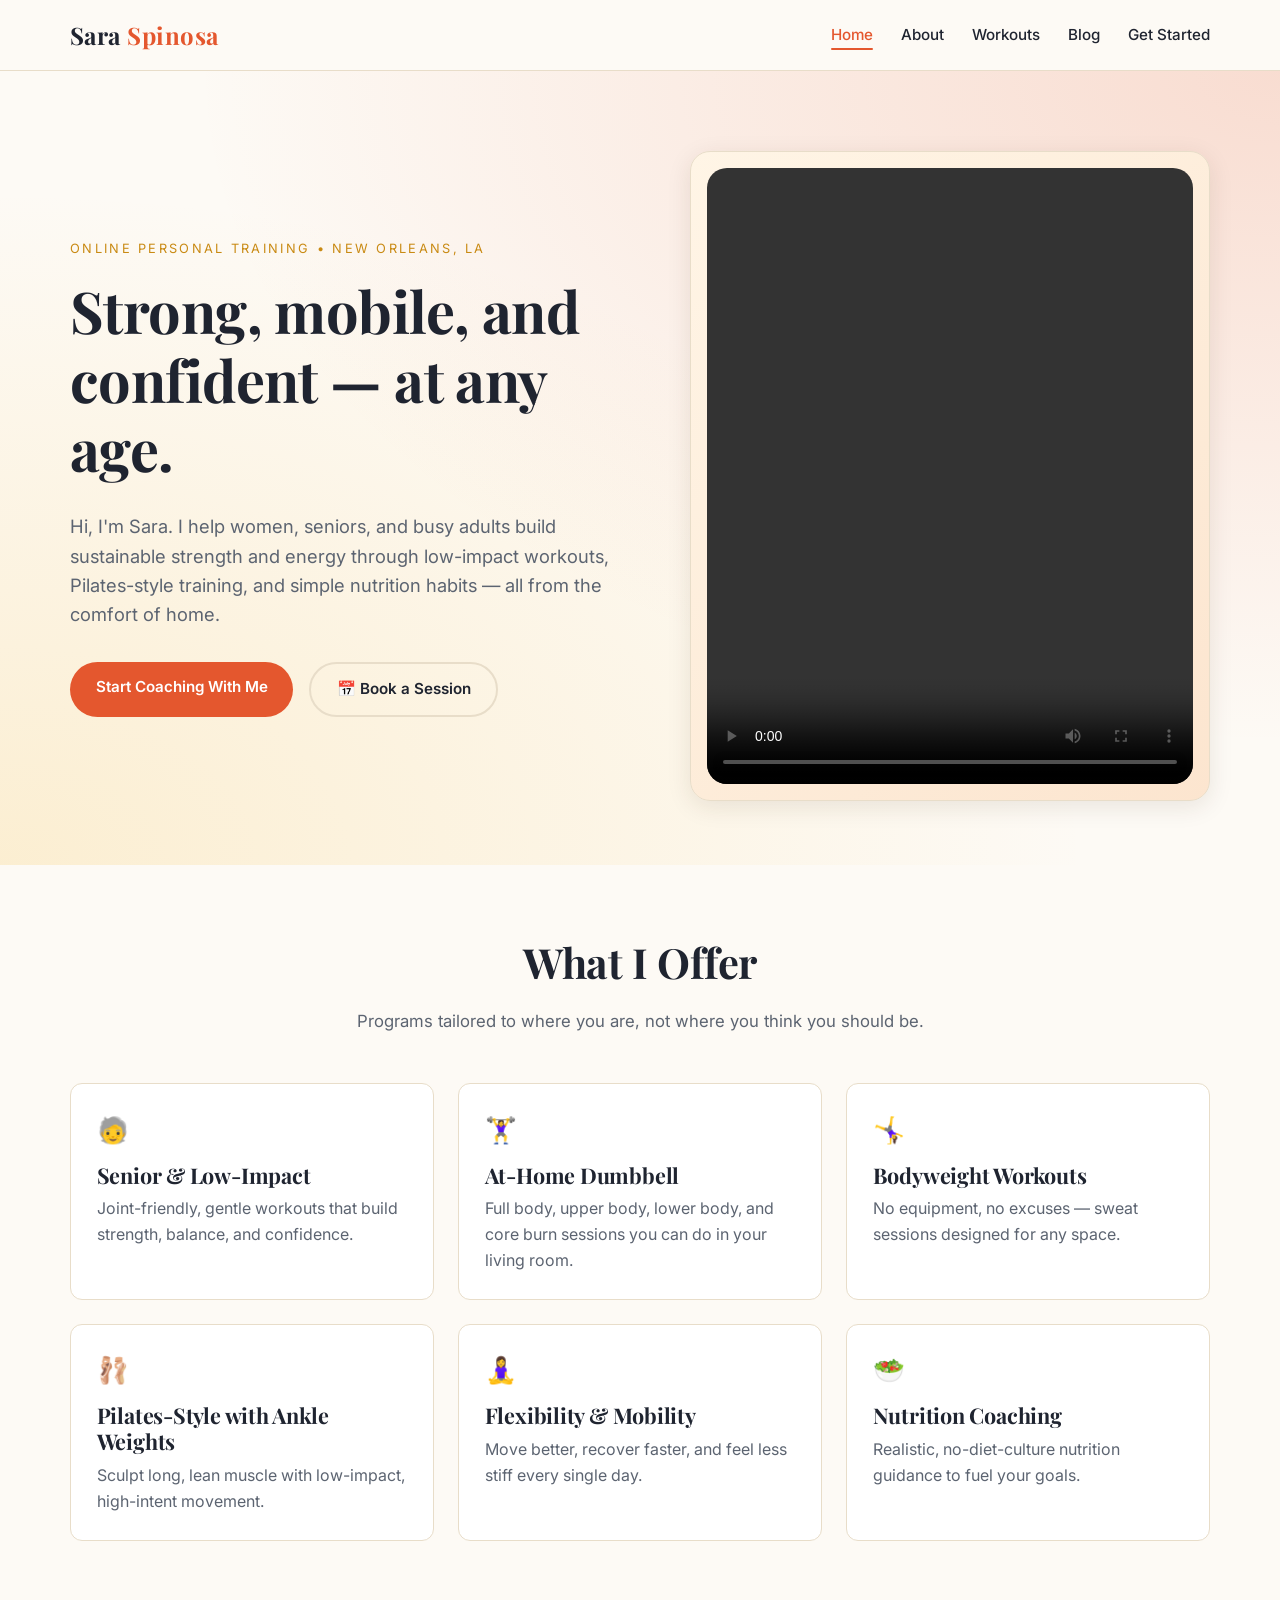
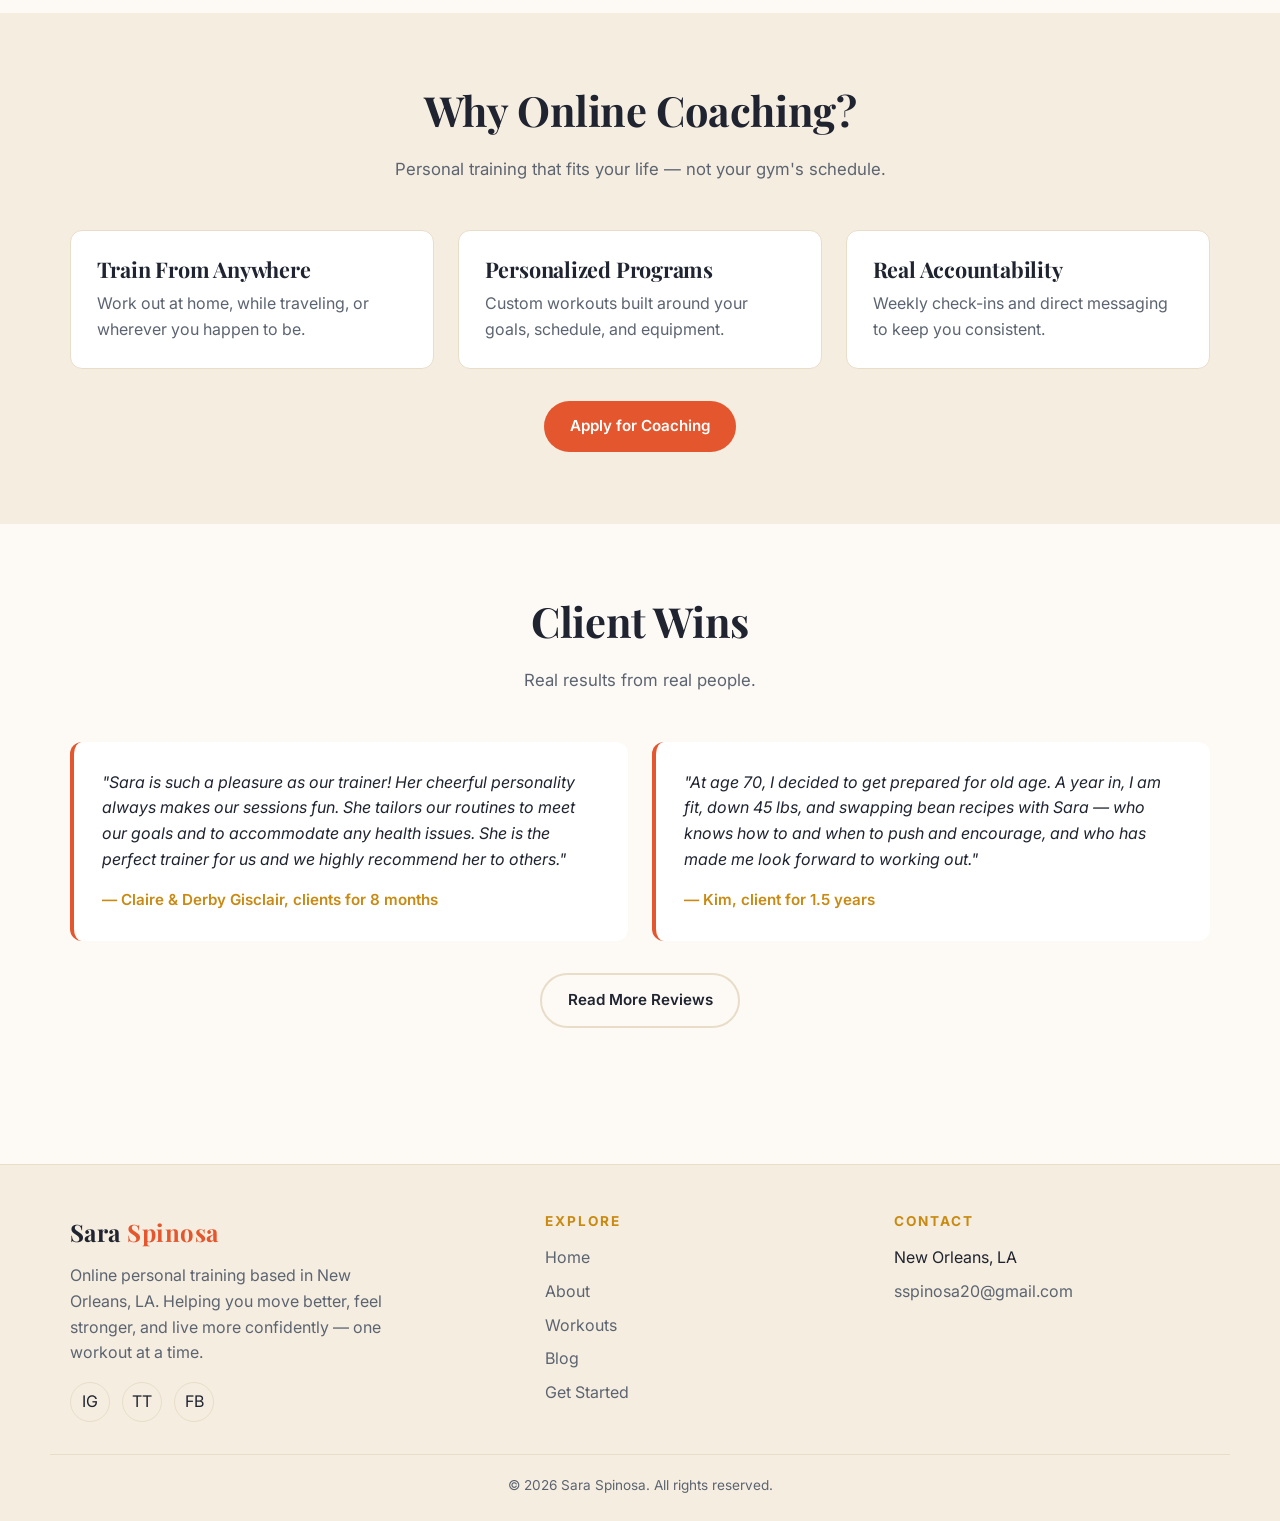
==== commit e23d747f: "Fix footer Contact column alignment" ====
--- a/index.html
+++ b/index.html
@@ -170,7 +170,6 @@
           <li><a href="contact.html">Get Started</a></li>
         </ul>
       </div>
-      </div>
       <div>
         <h4>Contact</h4>
         <ul>
